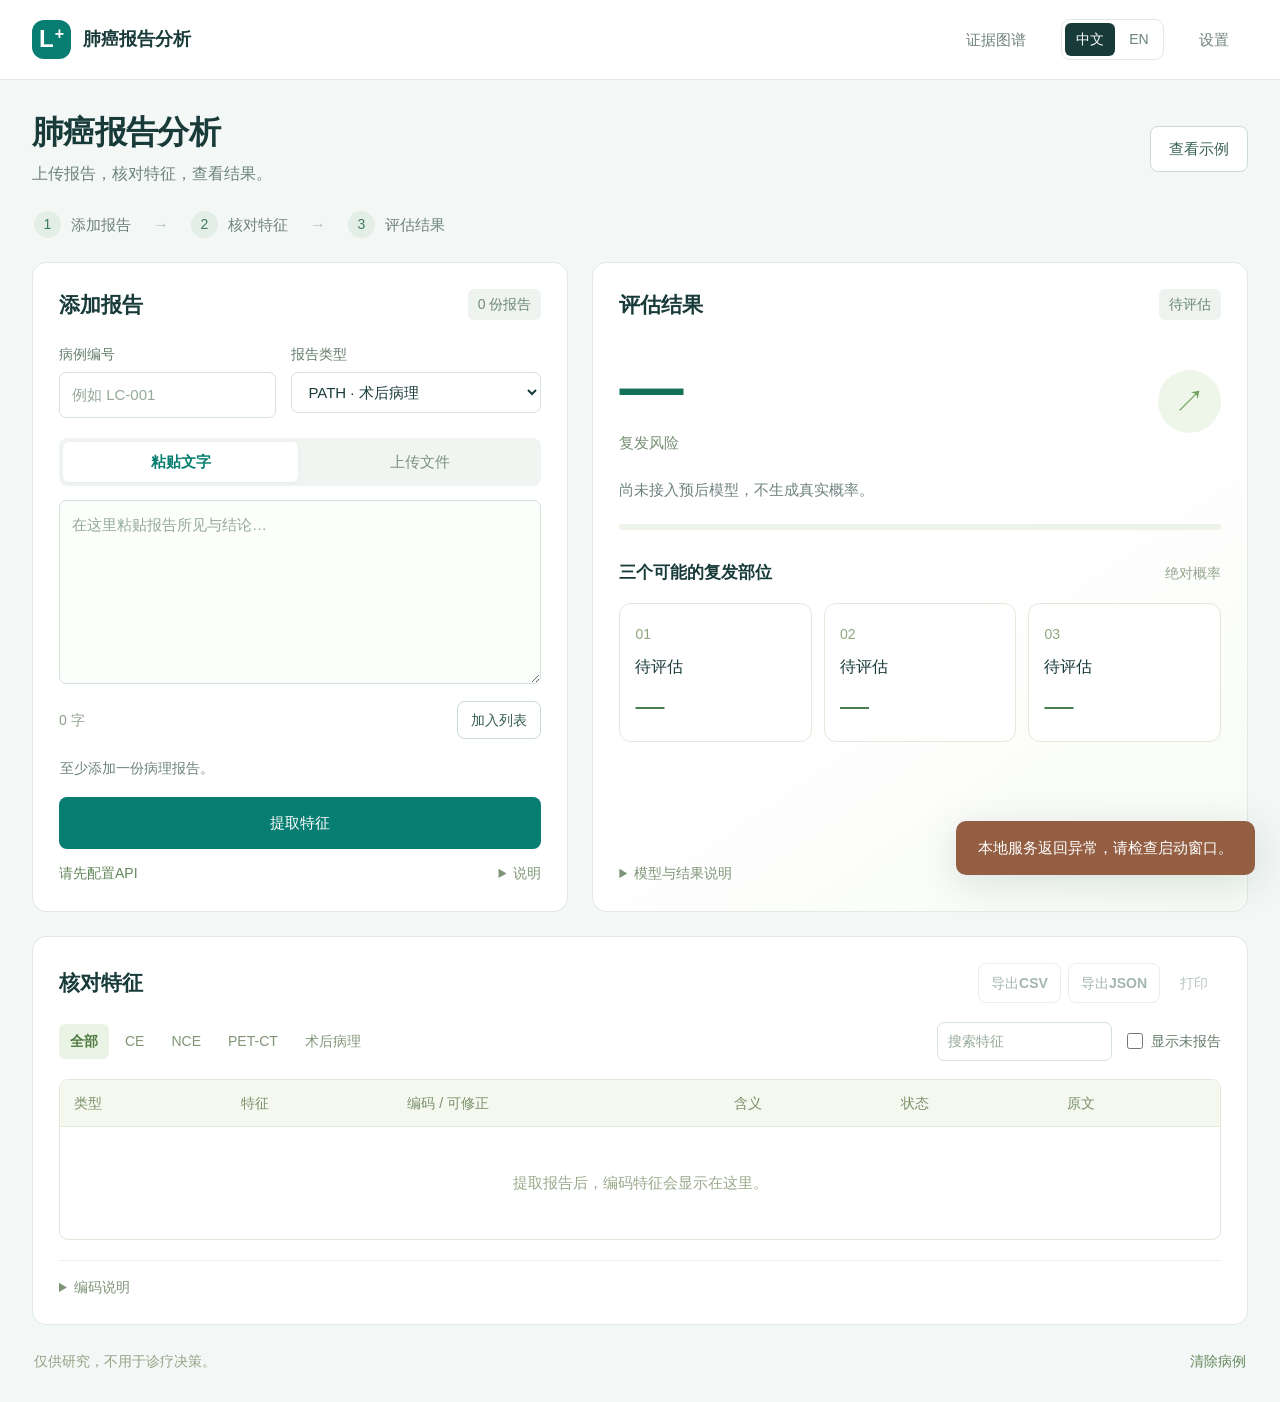
==== static/index.html @ f32dfcdf "Publish invitation-only lung cancer report research app" ====
<!doctype html>
<html lang="zh-CN"><head><meta charset="utf-8"><meta name="viewport" content="width=device-width,initial-scale=1"><title>肺癌报告分析</title><link rel="stylesheet" href="/static/style.css?v=20261002"><link rel="stylesheet" href="/static/knowledge.css?v=20261002"></head>
<body>
<header class="app-header"><a href="#" class="brand"><span class="brand-mark">L<span>+</span></span><span data-i18n="title">肺癌报告分析</span></a><div class="header-actions"><button id="logout-button" class="button ghost" hidden>退出</button><a id="knowledge-nav" class="button ghost" href="/knowledge" target="_blank" rel="noopener">证据图谱</a><div class="language-switch" aria-label="Language"><button id="lang-zh" lang="zh-CN">中文</button><button id="lang-en" lang="en">EN</button></div><button id="settings-top" class="button ghost" data-i18n="settings">设置</button></div></header>
<main>
<section class="page-heading"><div><h1 data-i18n="title">肺癌报告分析</h1><p data-i18n="tagline">上传报告，核对特征，查看结果。</p></div><button id="demo-button" class="button secondary" data-i18n="demo">查看示例</button></section>
<nav class="steps"><a href="#input-section"><span>1</span><b data-i18n="input">添加报告</b></a><i>→</i><a href="#features-section"><span>2</span><b data-i18n="features">核对特征</b></a><i>→</i><a href="#risk-section"><span>3</span><b data-i18n="result">评估结果</b></a></nav>
<div id="demo-banner" class="demo-banner hidden"><span data-i18n="demoNotice">虚构示例 · 概率为演示数字，不是患者预测</span><button id="exit-demo" data-i18n="exitDemo">退出示例</button></div>
<div class="work-grid">
<section class="panel input-panel" id="input-section"><div class="panel-title"><h2 data-i18n="input">添加报告</h2><span id="report-count" class="badge"></span></div>
<div class="input-row"><label><span data-i18n="case">病例编号</span><input id="case-label" maxlength="80" data-placeholder="casePlaceholder" placeholder="例如 LC-001"></label><label><span data-i18n="modality">报告类型</span><select id="modality"><option value="PATH">术后病理</option><option value="CE">增强CT</option><option value="NCE">平扫CT</option><option value="PET_CT">PET-CT</option></select></label></div>
<div class="input-tabs"><button id="text-tab" class="selected" data-i18n="textTab">粘贴文字</button><button id="file-tab" data-i18n="fileTab">上传文件</button></div>
<div id="text-input"><textarea id="report-text" rows="6" maxlength="60000" data-placeholder="textPlaceholder" placeholder="在这里粘贴报告所见与结论…"></textarea><div class="text-actions"><span id="char-count"></span><button class="button secondary" id="add-text" data-i18n="add">加入列表</button></div></div>
<div id="file-input" class="hidden"><label class="dropzone" id="dropzone" for="file-picker"><span class="upload-icon">↥</span><strong data-i18n="drop">拖入报告，或点击选择</strong><span data-i18n="formats">PDF、PNG、JPG、TXT · 单份≤10MB</span><input id="file-picker" type="file" accept=".pdf,.png,.jpg,.jpeg,.txt" multiple></label><details class="advanced"><summary data-i18n="advanced">上传选项</summary><label class="check"><input type="checkbox" id="force-ocr"><span data-i18n="forceOCR">PDF强制图片识别</span></label><p data-i18n="pdfLimit"></p></details></div>
<div id="report-list" class="report-list"></div><button class="button primary full" id="analyze-button" data-i18n="analyze">提取特征</button><div id="progress" class="progress hidden" role="status"><span class="spinner"></span><span id="progress-text"></span></div>
<div class="input-footer"><button id="provider-status" class="link-button"></button><details><summary data-i18n="help">说明</summary><p data-i18n="transfer"></p></details></div></section>
<section class="panel risk-panel" id="risk-section"><div class="panel-title"><h2 data-i18n="result">评估结果</h2><span id="risk-badge" class="badge"></span></div><div id="single-risk" class="risk-main"><div><div id="risk-percent" class="risk-number">—</div><div id="risk-horizon" class="risk-label"></div></div><div class="risk-icon" aria-hidden="true">↗</div></div><div id="multihorizon-risk" class="risk-years hidden"></div><p id="multi-origin" class="result-context hidden"></p><p id="risk-description" class="risk-description"></p><div id="risk-track" class="risk-track"><span id="risk-fill"></span></div><div class="sites-heading"><h3 id="sites-heading-title" data-i18n="sites">三个可能的复发部位</h3><span id="sites-units" data-i18n="absolute">绝对概率</span></div><div id="site-cards" class="site-cards"></div><p id="site-rank-note" class="muted hidden"></p><details class="result-details"><summary data-i18n="riskInfo">模型与结果说明</summary><p id="risk-note"></p><p id="risk-model"></p><p id="model-horizon"></p><div id="conditional-sites"></div><p id="validation-summary"></p><p id="risk-drivers"></p></details></section>
</div>
<section id="knowledge-case" class="panel hidden"></section>
<section id="report-review" class="panel report-review hidden" aria-live="polite"></section>
<section class="panel feature-panel" id="features-section"><div class="panel-title"><div><h2 data-i18n="features">核对特征</h2><p id="feature-summary" class="muted"></p></div><div class="button-group"><button id="export-csv" class="button secondary" disabled data-i18n="csv">导出CSV</button><button id="export-json" class="button secondary" disabled data-i18n="json">导出JSON</button><button id="print-button" class="button ghost" disabled data-i18n="print">打印</button></div></div>
<div class="feature-toolbar"><div id="modality-filters" class="filter-tabs"><button data-filter="ALL" class="selected" data-i18n="all">全部</button><button data-filter="CE">CE</button><button data-filter="NCE">NCE</button><button data-filter="PET_CT">PET-CT</button><button data-filter="PATH" data-i18n="PATH">术后病理</button></div><div class="table-tools"><input id="feature-search" data-placeholder="search" placeholder="搜索特征"><label class="check"><input id="show-missing" type="checkbox"><span data-i18n="showMissing">显示未报告</span></label></div></div>
<div class="table-scroll"><table><thead><tr><th data-i18n="columnType">类型</th><th data-i18n="columnFeature">特征</th><th data-i18n="columnValue">编码 / 可修正</th><th data-i18n="columnMeaning">含义</th><th data-i18n="columnState">状态</th><th data-i18n="columnSource">原文</th></tr></thead><tbody id="feature-body"></tbody></table></div>
<div id="review-footer" class="review-footer hidden"><div><label class="check"><input id="review-confirmed" type="checkbox"><span data-i18n="reviewConfirm">已对照原文核对特征</span></label><p id="automatic-model" class="automatic-model"></p><p id="model-selection-note" class="muted"></p><label id="scope-label" class="check"><input id="scope-confirmed" type="checkbox"><span data-i18n="scopeConfirm">符合模型适用人群</span></label><details class="compact-details"><summary data-i18n="scope">适用范围</summary><p id="scope-description" class="muted"></p></details></div><button id="predict-button" class="button primary" disabled data-i18n="predict">保存并评估</button></div>
<div class="feature-details"><details><summary data-i18n="legendTitle">编码说明</summary><p data-i18n="legend"></p></details><details id="source-details"><summary data-i18n="reportsTitle">报告原文</summary><div id="routing-list"></div></details></div></section>
<footer><span data-i18n="footer">仅供研究，不用于诊疗决策。</span><button id="clear-all" class="link-button" data-i18n="clear">清除病例</button></footer></main>
<dialog id="settings-dialog"><form id="settings-form"><div class="modal-head"><h2 data-i18n="settingsTitle">接口设置</h2><button type="button" class="icon-button" data-close="settings-dialog">×</button></div><fieldset id="provider-fields"><legend data-i18n="unifiedProvider">DeepSeek · 文字与图片</legend><label><span data-i18n="baseURL">接口地址</span><input name="base_url" type="url" required maxlength="2048" placeholder="https://api.deepseek.com"></label><label><span data-i18n="modelName">模型名</span><input name="model" required maxlength="200" placeholder="deepseek-flash"></label><label><span data-i18n="apiKey">API密钥</span><input name="api_key" type="password" autocomplete="off" maxlength="4096" data-placeholder="keepKey"></label></fieldset><div class="capability-actions"><button type="button" id="test-provider" class="button secondary" data-i18n="testCapability">测试连接与能力</button><span id="capability-summary" role="status" aria-live="polite"></span></div><div id="capability-results" class="capability-results hidden" aria-live="polite"></div><p class="muted" data-i18n="probeNote"></p><details class="compact-details"><summary data-i18n="help">说明</summary><p data-i18n="settingsNote"></p></details><details><summary data-i18n="riskInfo"></summary><p id="model-details"></p></details><div class="modal-actions"><button type="button" class="button secondary" data-close="settings-dialog" data-i18n="cancel">取消</button><button type="submit" class="button primary" data-i18n="save">保存设置</button></div></form></dialog>
<dialog id="evidence-dialog"><div class="modal-head"><h2 id="evidence-title"></h2><button class="icon-button" data-close="evidence-dialog">×</button></div><div id="evidence-content"></div></dialog>
<div id="toast" class="toast hidden" role="alert"></div><script src="/static/session.js?v=20261002"></script><script src="/static/i18n.js?v=20261002"></script><script src="/static/graph-renderer.js?v=20261002"></script><script src="/static/knowledge-case.js?v=20261002"></script><script src="/static/app.js?v=20261002"></script></body></html>
---- static/style.css ----
:root{--ink:#183b39;--muted:#6d827f;--teal:#087d71;--line:#e1eae6;--bg:#f3f7f5;--soft:#edf6f1;--amber:#92631a}*{box-sizing:border-box}html{scroll-behavior:smooth;scroll-padding-top:24px}body{margin:0;background:var(--bg);color:var(--ink);font:16px/1.6 -apple-system,BlinkMacSystemFont,"Segoe UI","Microsoft YaHei",sans-serif}button,input,textarea,select{font:inherit}button{cursor:pointer}button:disabled{opacity:.45;cursor:not-allowed}a{color:inherit;text-decoration:none}:focus-visible{outline:3px solid #86c3b5;outline-offset:3px}.hidden{display:none!important}.app-header{height:80px;padding:0 max(32px,calc((100vw - 1240px)/2));background:#fff;border-bottom:1px solid var(--line);display:flex;justify-content:space-between;align-items:center;gap:20px}.brand{display:flex;gap:12px;align-items:center;font-weight:650;font-size:18px}.brand-mark{display:flex;align-items:center;justify-content:center;width:39px;height:39px;background:var(--teal);color:#fff;border-radius:12px;font-size:24px;font-weight:600}.brand-mark span{font-size:16px;margin-left:1px;align-self:flex-start;line-height:1.7}.header-actions{display:flex;gap:16px;align-items:center}.language-switch{display:flex;border:1px solid var(--line);padding:3px;border-radius:9px;gap:3px}.language-switch button{border:0;background:transparent;border-radius:6px;color:var(--muted);padding:5px 11px;font-size:14px;min-width:42px}.language-switch button.selected{background:var(--ink);color:#fff}main{max-width:1240px;padding:0 0 20px;margin:0 auto}.page-heading{display:flex;justify-content:space-between;align-items:center;margin:32px 0 25px;gap:20px}h1{font-size:32px;font-weight:650;letter-spacing:-.7px;margin:0 0 7px;line-height:1.3}.page-heading p{margin:0;color:var(--muted);font-size:16px}h2{font-size:21px;font-weight:650;margin:0;line-height:1.4}h3{font-size:17px;font-weight:600;margin:0}.button{border:1px solid transparent;padding:10px 18px;border-radius:8px;font-size:15px;font-weight:550;transition:background .15s,border-color .15s;white-space:nowrap}.primary{background:var(--teal);color:white}.primary:hover:not(:disabled){background:#05695f}.secondary{background:white;border-color:#ccdcd4;color:#365f55}.secondary:hover:not(:disabled){background:#f2f8f4;border-color:#83afa0}.ghost{background:transparent;color:var(--muted)}.ghost:hover{background:#eaf2ed}.full{width:100%;padding:13px}.steps{display:flex;align-items:center;gap:22px;margin-bottom:24px;padding:0 2px;color:var(--muted)}.steps a{display:flex;gap:10px;align-items:center}.steps span{display:grid;place-items:center;width:27px;height:27px;background:#e3eee7;border-radius:50%;font-size:14px;color:#437960}.steps b{font-size:15px;font-weight:500}.steps i{font-style:normal;color:#afc3b7}.demo-banner{display:flex;align-items:center;justify-content:space-between;gap:16px;background:#fff2d9;border:1px solid #ecd4a4;color:#896022;padding:12px 18px;border-radius:9px;font-size:15px;margin-bottom:22px}.demo-banner button{border:0;background:none;color:inherit;text-decoration:underline;white-space:nowrap}.work-grid{display:grid;grid-template-columns:minmax(360px,.9fr) minmax(440px,1.1fr);gap:24px;align-items:stretch}.panel{background:#fff;border:1px solid var(--line);border-radius:14px;padding:26px}.panel-title{display:flex;justify-content:space-between;align-items:center;gap:16px;margin-bottom:23px}.badge{font-size:14px;padding:4px 10px;border-radius:6px;background:#eef3ef;color:#6d8975;white-space:nowrap}.badge.amber{background:#fff0d6;color:var(--amber)}.badge.green{background:#e1f3e8;color:#217f57}.input-row{display:grid;grid-template-columns:1fr 1.15fr;gap:15px;margin-bottom:20px}label>span{display:block;font-size:14px;margin-bottom:7px;color:#657e6d}input,select,textarea{border:1px solid #d5e2d8;border-radius:7px;padding:10px 12px;color:var(--ink);background:#fff;font-size:15px;max-width:100%}input::placeholder,textarea::placeholder{color:#93a999}label>input,label>select{width:100%}.input-tabs{display:flex;border-radius:8px;background:#f0f5f1;padding:4px;gap:4px;margin-bottom:14px}.input-tabs button{background:none;color:#7a927d;border:0;padding:8px 14px;border-radius:6px;flex:1;font-size:15px}.input-tabs button.selected{background:#fff;color:var(--teal);box-shadow:0 1px 5px #183b390b;font-weight:600}textarea{width:100%;resize:vertical;min-height:171px;line-height:1.8;background:#fcfefb}.text-actions{display:flex;justify-content:space-between;align-items:center;margin:9px 0 0;gap:15px}.text-actions>span{color:#8c9f8a;font-size:14px}.text-actions button{padding:7px 13px;font-size:14px}.report-list{display:grid;gap:8px;margin:18px 0}.empty-list{color:var(--muted);font-size:14px;margin:0 0 0 1px}.report-item{display:flex;align-items:center;gap:10px;background:#f7faf5;border:1px solid #e3ebde;padding:10px 12px;border-radius:8px}.report-item>div{flex:1;min-width:0}.report-item strong{font-size:14px;font-weight:500;display:block;white-space:nowrap;overflow:hidden;text-overflow:ellipsis;max-width:270px}.mod-tag{font-size:13px;background:#eaf3e6;color:#568146;padding:3px 7px;border-radius:5px;display:inline-block;white-space:nowrap}.mod-tag.PATH{background:#f6eee0;color:#926f35}.mod-tag.PET_CT{background:#eeedf7;color:#757099}.remove-report,.icon-button{border:0;background:none;font-size:24px;line-height:1;color:#8ca381;padding:5px}.input-footer{display:flex;align-items:flex-start;justify-content:space-between;gap:14px;margin-top:13px;font-size:14px}.link-button{border:0;background:none;padding:0;color:#63885b;font-size:14px}.input-footer>details{text-align:right;max-width:65%}.input-footer details p{text-align:left;font-size:14px}.dropzone{display:flex;flex-direction:column;align-items:center;justify-content:center;min-height:200px;border:1px dashed #a5c6b1;border-radius:9px;background:#f8fcf6;cursor:pointer;text-align:center;gap:10px;padding:20px 10px}.dropzone.drag{background:#e6f4e8;border-color:var(--teal)}.dropzone .upload-icon{font-size:32px;color:#719762;margin:0;line-height:1}.dropzone strong{font-size:16px;font-weight:550}.dropzone>span:last-of-type{font-size:14px;color:#94a28a;margin:0}.dropzone input{display:none}details summary{cursor:pointer;color:#7d9476;font-size:14px;list-style-position:inside}details>p{color:var(--muted);font-size:14px;margin:11px 0;line-height:1.8}.advanced{margin-top:12px}.risk-panel{display:flex;flex-direction:column;background:linear-gradient(145deg,#fff 50%,#f7fbf5)}.risk-main{display:flex;align-items:center;justify-content:space-between;gap:18px;margin:6px 0 12px}.risk-number{font-size:64px;letter-spacing:-2px;font-weight:600;line-height:1.2;color:#117058}.risk-label{font-size:15px;color:#779074;margin-top:6px}.risk-icon{width:63px;height:63px;border-radius:50%;background:#edf6e9;display:grid;place-items:center;font-size:31px;color:#749e60}.risk-description{font-size:15px;color:var(--muted);margin:12px 0 21px;min-height:24px}.risk-track{height:6px;background:#edf3e8;overflow:hidden;border-radius:20px;margin:0 0 29px}.risk-track span{display:block;height:100%;width:0;background:#54a479;border-radius:20px;transition:width .3s}.sites-heading{display:flex;justify-content:space-between;gap:15px;align-items:center;margin-bottom:16px}.sites-heading>span{font-size:14px;color:#95a48b}.site-cards{display:grid;grid-template-columns:repeat(3,1fr);gap:12px}.site-card{padding:17px 15px;background:white;border:1px solid #e1eadb;border-radius:10px}.rank{font-size:14px;color:#91a57f}.site-name{font-size:16px;font-weight:550;margin:8px 0 9px}.site-percent{font-size:29px;letter-spacing:-.7px;line-height:1.2;color:#467e50}.result-details{margin-top:auto;padding-top:23px}.result-details p{margin:8px 0}.feature-panel{margin-top:24px}.feature-panel .panel-title{margin-bottom:18px}.muted{color:var(--muted);font-size:14px;margin:7px 0 0;line-height:1.8}.button-group{display:flex;gap:7px}.button-group .button{font-size:14px;padding:8px 12px}.feature-toolbar{display:flex;align-items:center;justify-content:space-between;gap:18px;margin-bottom:17px}.filter-tabs{display:flex;gap:5px}.filter-tabs button{border:0;background:none;border-radius:6px;font-size:14px;padding:6px 11px;color:#819576}.filter-tabs button.selected{background:#eaf4e5;color:#507b40;font-weight:600}.table-tools{display:flex;align-items:center;gap:15px}#feature-search{width:175px;font-size:14px;padding:7px 10px}.check{display:flex;align-items:center;gap:8px;font-size:14px;color:#70866a;margin:9px 0}.check input{accent-color:var(--teal);width:16px;height:16px;flex-shrink:0;margin:0}.check>span{margin:0;font-size:14px}.table-scroll{max-height:480px;overflow:auto;border:1px solid #e2e9db;border-radius:9px}table{width:100%;border-collapse:collapse;font-size:14px;white-space:nowrap}thead{position:sticky;top:0;z-index:1;background:#f4f8ef}th{text-align:left;padding:12px 14px;font-size:14px;font-weight:500;color:#7b906b;border-bottom:1px solid #e4ebdc}td{padding:12px 14px;border-bottom:1px solid #edf1e7;color:#516a42}tbody tr:last-child td{border:0}td input,td select{font-size:14px;padding:6px 8px;width:180px;max-width:220px}td input{width:100px}.status-tag{font-size:13px;border-radius:4px;background:#eef4e8;color:#7d9868;padding:4px 7px}.status-tag.uncertain,.status-tag.conflict{background:#fff2dc;color:#ab8847}.status-tag.missing{background:#f2f4ed;color:#9ba48c}.evidence-button{border:0;background:none;color:var(--teal);font-size:14px;padding:3px}.table-empty{text-align:center;white-space:normal;padding:44px 16px;color:#9aa98b;font-size:15px}.review-footer{display:flex;align-items:center;justify-content:space-between;gap:25px;margin-top:20px}.review-footer>div{max-width:80%}.feature-details{display:flex;gap:25px;border-top:1px solid #edf1e7;margin-top:20px;padding-top:15px}.feature-details>details{flex:1}.route-row{display:flex;gap:12px;align-items:center;padding:10px 0;font-size:14px}.route-row strong{font-weight:500;flex:1;overflow-wrap:anywhere}.route-row button{border:0;background:none;color:var(--teal);font-size:14px}footer{display:flex;justify-content:space-between;align-items:center;padding:25px 2px 9px;color:#93a286;font-size:14px;gap:20px}.progress{display:flex;align-items:center;gap:9px;font-size:14px;color:#6a9563;margin-top:14px}.spinner{width:15px;height:15px;border:2px solid #dcead1;border-top-color:var(--teal);border-radius:50%;animation:spin 1s linear infinite}@keyframes spin{to{transform:rotate(360deg)}}dialog{border:1px solid var(--line);border-radius:14px;padding:28px;max-width:650px;width:calc(100% - 30px);max-height:88vh;color:var(--ink);box-shadow:0 20px 100px #183b392b}dialog::backdrop{background:#10372c66;backdrop-filter:blur(4px)}.modal-head{display:flex;align-items:center;justify-content:space-between;gap:20px;margin-bottom:20px}.modal-head h2{font-size:23px}fieldset{border:1px solid var(--line);border-radius:10px;margin:17px 0;padding:15px 18px}legend{font-size:16px;font-weight:550;padding:0 8px}fieldset label{display:block;margin:10px 0}fieldset label>span{margin-bottom:5px}.modal-actions{display:flex;justify-content:flex-end;gap:10px;margin-top:22px}.evidence-block{background:#f2f8ec;padding:17px;border-left:3px solid #83ab69;border-radius:4px;font-size:16px;white-space:pre-wrap;overflow-wrap:anywhere;max-height:250px;overflow:auto}.source-text{font:15px/1.8 inherit;white-space:pre-wrap;overflow-wrap:anywhere;max-height:400px;overflow:auto;background:#fafcf7;border:1px solid var(--line);padding:16px;border-radius:6px}.code-detail{display:grid;gap:5px;font-size:14px;padding:10px 0;color:var(--muted)}.toast{position:fixed;right:25px;bottom:25px;z-index:20;padding:15px 22px;background:#254f3d;color:#fff;border-radius:10px;max-width:460px;font-size:15px;box-shadow:0 8px 40px #183b3925}.toast.error{background:#945e43}@media(max-width:1300px){main{margin:0 32px}.app-header{padding:0 32px}}@media(max-width:1050px){.work-grid{grid-template-columns:1fr 1fr;gap:18px}.panel{padding:22px}.site-cards{gap:8px}.site-card{padding:14px 11px}.site-name{font-size:15px}.site-percent{font-size:26px}.sites-heading{flex-wrap:wrap;gap:5px}.feature-toolbar{flex-wrap:wrap}}@media(max-width:800px){.app-header{padding:0 20px;height:72px}main{margin:0 20px}.work-grid{grid-template-columns:1fr}.page-heading{margin-top:25px}h1{font-size:27px}.panel{padding:22px}.risk-main{margin:0}.result-details{padding-top:21px}.header-actions{gap:8px}.brand{font-size:16px}.review-footer{align-items:start;flex-direction:column}.review-footer>div{max-width:100%}.review-footer>button{width:100%}.feature-panel .panel-title{flex-wrap:wrap}.risk-panel{min-height:420px}.site-card{padding:18px}.steps{gap:14px}.steps b{font-size:14px}.steps a{gap:7px}.steps span{width:25px;height:25px}}@media(max-width:500px){.app-header{padding:0 14px;gap:8px}.brand{gap:7px;font-size:14px}.brand-mark{width:31px;height:34px;font-size:20px}.header-actions{gap:4px}.header-actions .button{font-size:14px;padding:7px}.language-switch button{padding:4px 7px;min-width:31px;font-size:13px}main{margin:0 13px}.page-heading{align-items:start;gap:10px}h1{font-size:25px}.page-heading p{font-size:15px;max-width:235px}.page-heading>.button{font-size:14px;padding:8px 11px}.steps{gap:10px;justify-content:space-between}.steps i{display:none}.steps a{gap:6px}.steps b{font-size:13px}.panel{padding:18px}.input-row{gap:10px;grid-template-columns:1fr 1.1fr}.input-row input,.input-row select{padding:9px 8px;font-size:14px}.site-cards{gap:8px}.site-card{padding:13px 10px}.site-name{font-size:14px}.risk-number{font-size:56px}.feature-toolbar{gap:12px}.filter-tabs{gap:2px;flex-wrap:wrap}.filter-tabs button{padding:6px 9px}.table-tools{width:100%;gap:10px;flex-wrap:wrap}.table-tools #feature-search{flex:1;min-width:125px}.check{font-size:14px}.feature-details{flex-direction:column;gap:14px}.demo-banner{align-items:start;font-size:14px;padding:11px 14px}.demo-banner span{flex:1}.demo-banner button{font-size:14px}.toast{right:15px;left:15px;bottom:15px}.button-group{flex-wrap:wrap}.button-group .button{padding:7px 10px}footer{font-size:13px;align-items:start}html[lang=en] .brand>span:last-child{max-width:105px;font-size:13px;line-height:1.2}html[lang=en] .steps b{font-size:12px}}@media print{.app-header,.page-heading,.steps,.input-panel,.feature-toolbar,.review-footer,.button-group,footer,.feature-details,.toast,dialog{display:none!important}main{margin:0}.work-grid{display:block}.panel{box-shadow:none;break-inside:avoid;margin-bottom:20px}.feature-panel{break-inside:auto}.table-scroll{max-height:none;overflow:visible}table{font-size:12px}.demo-banner{border:2px solid #bb8a33}.demo-banner button{display:none}.risk-track span{print-color-adjust:exact;-webkit-print-color-adjust:exact}td input,td select{border:0;font-size:12px;width:150px}td{padding:8px}}

.automatic-model{font-size:15px;color:var(--teal);margin:10px 0} .site-unavailable {grid-column:1/-1;font-size:16px;padding:16px 0;}

/* Shared provider settings and capability results */
.capability-actions{display:flex;align-items:center;gap:16px;flex-wrap:wrap;margin-top:18px}
#capability-summary{font-size:15px;color:var(--teal)}
.capability-results{margin-top:14px;border:1px solid var(--line);border-radius:9px;padding:0 16px;background:#fafcf9}
.capability-row{display:grid;grid-template-columns:125px 1fr;gap:12px;align-items:start;padding:13px 0;border-bottom:1px solid var(--line);font-size:15px}
.capability-row:last-child{border-bottom:0}.capability-row strong{font-weight:550}
.capability-state{display:inline-block;font-weight:600;color:#217f57}.capability-state.failed{color:#945e43}.capability-state.skipped{color:#6b776d}
.capability-detail{display:block;color:var(--muted);font-size:14px;line-height:1.6;margin-top:3px;overflow-wrap:anywhere}
@media(max-width:500px){.capability-row{grid-template-columns:95px 1fr}#settings-dialog{padding:20px}#provider-fields{padding:12px}}

.risk-years{display:grid;grid-template-columns:repeat(3,minmax(0,1fr));gap:12px;margin:5px 0 12px}.year-card{border:1px solid var(--line);border-radius:10px;padding:18px 12px;background:#f7fbf8}.year-card>span{display:block;color:var(--muted);font-size:15px}.year-card>strong{display:block;font-size:35px;font-weight:600;color:var(--teal);margin-top:8px;letter-spacing:-1px}.year-card>small{display:block;font-size:13px;line-height:1.5;color:var(--muted);margin-top:6px}#site-rank-note{margin-top:14px}#multi-origin{font-size:14px}@media(max-width:500px){.risk-years{gap:7px}.year-card{padding:14px 9px}.year-card>strong{font-size:29px}.year-card>span{font-size:14px}}

.report-review{margin:20px 0;padding:24px}.report-review p{line-height:1.65}.review-scope{border-left:3px solid #b88736;padding-left:14px}.review-highlights{display:flex;flex-wrap:wrap;gap:8px;margin-top:12px}.report-review details{margin-top:12px}

/* Reading-first layout: concise outcomes, detail on demand. */
.result-context{font-size:14px;color:var(--muted);margin:12px 0}.risk-description{font-size:15px;line-height:1.5}.risk-years .year-card{border-radius:14px;padding:23px 16px}.risk-years .year-card>strong{font-size:39px}.site-card{border-radius:12px}.review-metrics{display:flex;gap:50px;margin:16px 0 22px}.review-metrics>div{min-width:150px}.review-metrics strong{font-size:26px;display:block;color:var(--teal)}.review-metrics span{font-size:14px;color:var(--muted)}.review-meter{height:5px;background:#e4ece8;border-radius:5px;margin-top:10px}.review-meter i{display:block;height:100%;background:#78a89d;border-radius:5px}.review-alert{padding:12px 16px;background:#fff3e6;border-left:3px solid #c39c66;border-radius:6px}.review-highlights .button{font-size:14px;padding:10px 13px}.result-details summary,.feature-details summary,.review-footer summary{font-size:14px}.review-footer .compact-details{padding-top:10px;margin-top:10px}.feature-panel .panel-title p:empty{display:none}#settings-dialog .compact-details{font-size:14px}#settings-dialog p{line-height:1.6}#risk-section .sites-heading span:empty{display:none}@media(max-width:600px){.review-metrics{gap:22px}.review-metrics>div{min-width:0}.risk-years .year-card{padding:16px 9px}.risk-years .year-card>strong{font-size:30px}}
---- static/knowledge.css ----
.kg-main{max-width:1540px}.kg-eyebrow{font-size:12px;font-weight:700;letter-spacing:.12em;color:#577e85;margin-bottom:10px}.kg-stats{display:grid;grid-template-columns:repeat(4,1fr);gap:16px;margin-bottom:26px}.kg-stat{background:#edf4f4;border:1px solid #dbe8e8;border-radius:16px;padding:18px 24px}.kg-stat strong{font-size:29px;display:block;letter-spacing:-.04em;color:#183f48}.kg-stat span{font-size:14px;color:#537079}.kg-layout{display:grid;grid-template-columns:270px minmax(0,1fr);gap:22px;align-items:start}.kg-sidebar{position:sticky;top:20px;padding:20px}.kg-sidebar>label{display:block;font-weight:600;margin-bottom:12px}.kg-sidebar input{width:100%}.kg-input-row{display:flex;gap:7px;margin:12px 0}.kg-input-row select{min-width:0;width:50%;font-size:13px}.kg-nodes{max-height:650px;overflow:auto;margin:0 -8px}.kg-node{display:block;text-align:left;width:100%;background:transparent;border:0;border-radius:9px;padding:12px;cursor:pointer;color:#354a52}.kg-node:hover{background:#eef4f5}.kg-node.selected{background:#dceced;color:#155261;font-weight:600}.kg-node span{display:block;font-size:11px;letter-spacing:.06em;opacity:.7;margin-bottom:4px}.kg-work{min-width:0;display:grid;gap:20px}.kg-focus h2{font-size:25px}.kg-priorities{display:flex;gap:12px;flex-wrap:wrap}.kg-priority{flex:1;background:#f3f6f8;border-radius:12px;padding:16px;min-width:150px}.kg-priority strong{font-size:25px;display:block;color:#284f63;margin:5px 0}.kg-priority small{font-size:12px;color:#71818a}.kg-dictionary{margin-top:18px}.kg-focus p{line-height:1.7}.kg-filters{display:flex;gap:10px;flex-wrap:wrap;align-items:center}.kg-filters select{max-width:245px}.kg-filters .check{font-size:13px}.kg-network-scroll{overflow-x:auto}.kg-network-scroll svg{display:block;width:100%;min-width:650px;margin-top:14px}.kg-network-scroll .kg-link{cursor:pointer}.kg-network-scroll .kg-link:hover path{stroke:#132f3d;stroke-width:3}.kg-network-scroll text{font-family:Arial,"Microsoft YaHei",sans-serif;pointer-events:none}.kg-detail{scroll-margin-top:20px}.kg-detail h2{font-size:20px;margin-bottom:16px}.kg-evidence-grid{display:grid;grid-template-columns:repeat(3,1fr);gap:12px}.kg-evidence-grid div{background:#f4f6f8;padding:16px;border-radius:10px}.kg-evidence-grid strong{display:block;font-size:20px;margin-top:6px}.kg-detail pre{white-space:pre-wrap;overflow-wrap:anywhere;max-height:350px;overflow:auto;font-size:12px;line-height:1.6}.kg-table-button{border:0;background:none;color:#196274;text-align:left;padding:4px;cursor:pointer;font:inherit}.kg-table-button:hover{text-decoration:underline}.kg-table-button[aria-selected=true]{font-weight:700}.kg-pill{display:inline-block;border-radius:99px;padding:3px 9px;background:#e6f2ee;color:#306952}.kg-pill.off{background:#f0f1f3;color:#66727c}.kg-methods{margin-top:24px}.kg-methods summary{font-weight:600;font-size:16px;cursor:pointer}.kg-methods p,.kg-methods li{line-height:1.8}.kg-small-list{display:flex;flex-wrap:wrap;gap:8px;margin:16px 0}.kg-case-grid{display:grid;grid-template-columns:repeat(4,1fr);gap:14px}.kg-case-grid h3{font-size:15px}.kg-case-grid button{display:block;margin:8px 0;text-align:left}.kg-quiet{color:#637780;font-size:14px}.kg-detail-row{margin:16px 0;line-height:1.8}.kg-code{font-family:monospace;overflow-wrap:anywhere}.kg-priority-track{height:4px;background:#dfe7ec;border-radius:10px;margin:9px 0}.kg-priority-track i{display:block;height:100%;background:#447d92;border-radius:10px}.kg-table-sub{display:block;font-size:12px;color:#72818b;margin-top:3px}
@media(max-width:1000px){.kg-layout{grid-template-columns:220px minmax(0,1fr)}.kg-evidence-grid{grid-template-columns:repeat(2,1fr)}.kg-stats{gap:8px}.kg-stat{padding:14px}.kg-case-grid{grid-template-columns:repeat(2,1fr)}}@media(max-width:750px){.kg-layout{grid-template-columns:1fr}.kg-sidebar{position:static}.kg-nodes{max-height:200px}.kg-stats{grid-template-columns:repeat(2,1fr)}.kg-priorities{display:grid;grid-template-columns:1fr}.kg-case-grid{grid-template-columns:1fr}.kg-focus .panel-title{display:block}.kg-selected-code{font-size:10px}}@media print{.kg-sidebar,.header-actions,.kg-filters,#kg-export,#kg-more{display:none}.kg-layout{display:block}.kg-detail,.kg-focus{break-inside:avoid}.kg-nodes{max-height:none}}

.kg-main{width:calc(100% - 64px);margin:0 auto}.kg-work{grid-template-columns:minmax(0,1fr)}.kg-work>.panel{min-width:0}.kg-network-scroll{max-width:100%}.kg-focus .badge{overflow-wrap:anywhere;white-space:normal} @media(max-width:750px){.kg-main{width:calc(100% - 26px);margin:0 auto}.kg-layout{grid-template-columns:minmax(0,1fr)}.kg-evidence-grid{grid-template-columns:minmax(0,1fr)}}

.kg-path-row{display:flex;flex-wrap:wrap;align-items:center;gap:12px;padding:16px 0;border-bottom:1px solid #e5ecef;font-size:14px}.kg-path-row>b{max-width:240px}.kg-path-row>span{color:#9babb5}

.kg-view-tabs{display:flex;gap:8px;margin:0 0 22px;border-bottom:1px solid #dbe5e9;padding-bottom:12px;flex-wrap:wrap}.kg-view-tabs button{border:0;border-radius:10px;background:transparent;padding:12px 20px;font-size:15px;font-weight:600;color:#587080;cursor:pointer}.kg-view-tabs button.selected{background:#dcecee;color:#1d5365}.kg-graph-scroll{overflow:hidden;border:1px solid #e2ebef;border-radius:16px;margin-top:20px}.kg-graph-scroll svg{display:block;width:100%;min-height:360px;touch-action:none}.kg-inspect{min-height:70px;background:#f3f7f8;border-radius:12px;padding:18px;margin-top:18px;display:flex;align-items:center;justify-content:space-between;gap:18px}.kg-inspect h3{font-size:19px;margin:5px 0}.kg-inspect p{margin:5px 0}.kg-report-coverage{display:grid;grid-template-columns:repeat(4,minmax(0,1fr));gap:16px;margin-top:24px}.kg-coverage-card,.kg-rank-card{padding:20px;border-radius:12px;background:#f6f8fa;border-top:3px solid #769baa}.kg-coverage-card>strong{display:block;font-size:30px;margin:8px 0;color:#27495d}.kg-coverage-card>strong span{font-size:17px;color:#94a4ae}.kg-coverage-card p{font-size:13px;color:#647987}.kg-coverage-card small{font-size:12px;color:#718894}.kg-weight-control{display:flex;gap:20px;align-items:center;padding:20px;background:#edf4f5;border-radius:12px}.kg-weight-control input{flex:1;max-width:400px;accent-color:#397f97}.kg-map-scroll{overflow:auto}.kg-map-scroll svg{display:block;width:100%;min-width:650px}.kg-rank-card button{width:100%;display:flex;gap:10px;justify-content:space-between;text-align:left;padding:12px 0;font-size:13px;line-height:1.5;background:none;border:0;border-bottom:1px solid #e2e9ec;color:#3d5665;cursor:pointer}.kg-rank-card button b{white-space:nowrap;font-weight:500}.kg-matrix-scroll{overflow:auto;max-height:760px;border:1px solid #e1e9ed;border-radius:12px;margin:20px 0}.kg-matrix-scroll svg{display:block}.kg-case-network{background:#fcfdfd;border:1px solid #e1e9ed;border-radius:12px;overflow:hidden;margin:20px 0}.kg-case-network svg{display:block;width:100%;touch-action:none}.kg-review-agenda{display:flex;gap:10px;flex-wrap:wrap}.kg-review-agenda button{border:1px solid #dce4e9;border-radius:10px;padding:10px 14px;background:#f8fafb;color:#5e7483;font-size:13px;cursor:pointer}.kg-case-status{font-size:12px;color:#8194a0;margin-left:6px}
@media(max-width:900px){.kg-report-coverage{grid-template-columns:repeat(2,minmax(0,1fr))}}@media(max-width:750px){.kg-weight-control{flex-wrap:wrap;gap:10px}.kg-weight-control input{min-width:140px}.kg-inspect{display:block}.kg-view-tabs button{padding:10px 12px;font-size:13px}.kg-graph-scroll svg{min-width:700px}.kg-graph-scroll{overflow:auto}.kg-overview-view .button-group{flex-wrap:wrap}.kg-report-coverage{gap:8px}.kg-coverage-card,.kg-rank-card{padding:14px}.kg-case-network{overflow:auto}.kg-case-network svg{min-width:650px}}

/* Compact default views; technical detail remains on demand. */
.kg-main{max-width:1440px}.kg-main .page-heading{margin-bottom:26px}.kg-main .page-heading h1{font-size:30px}
.kg-main .page-heading p{font-size:15px}.kg-main .kg-eyebrow:empty,.kg-inspect:empty{display:none}
.kg-main #kg-overview-sub{display:none}.kg-main .kg-stats{margin-bottom:24px}.kg-main .kg-stat{padding:16px 20px}
.kg-main .kg-stat strong{font-size:27px}.kg-main .kg-stat span{font-size:14px}.kg-graph-scroll{margin-top:12px}
#kg-global-note{display:flex;gap:18px;flex-wrap:wrap;align-items:center;margin:16px 0 0;font-size:14px}
#kg-global-note span+span:before{content:'·';margin-right:18px;color:#b3c0c7}
.compact-details{border-top:1px solid #e3ebee;padding-top:16px;margin-top:18px;color:#5b7282}
.compact-details summary{font-size:14px;cursor:pointer}.compact-details p{line-height:1.7}
.kg-inspect{min-height:0;font-size:14px}.kg-inspect h3{font-size:19px}.kg-inspect .weight-metrics{display:flex;gap:20px}
.weight-metrics span{display:flex;flex-direction:column;gap:5px;font-size:13px;color:#627c8b}.weight-metrics b{font-size:21px;color:#294d60}
.evidence-summary{display:flex;gap:36px;margin:22px 0 8px}.evidence-summary div{display:flex;align-items:baseline;gap:9px}.evidence-summary strong{font-size:23px;color:#25495e;font-weight:600}.evidence-summary span{font-size:14px;color:#6c8390}
.kg-filters select{min-height:42px;font-size:15px;min-width:140px}.kg-matrix-scroll{max-height:750px;margin:16px 0}.kg-matrix-scroll svg{max-width:none;margin-inline:auto}
.matrix-legend{display:flex;align-items:center;gap:10px;flex-wrap:wrap;color:#667d8b;font-size:13px;margin-top:14px}.effect-gradient{width:120px;height:10px;border-radius:4px;background:linear-gradient(90deg,#edf3f5,#397f97)}.effect-gradient.signed{background:linear-gradient(90deg,#b87860,#edf3f5,#397f97)}.legend-divider{width:1px;height:16px;background:#dce5e9;margin:0 10px}.legend-square{width:16px;height:16px;display:inline-block;border-radius:3px}.legend-square.faint{background:#dde8ed}.legend-square.missing{background:repeating-linear-gradient(135deg,#eff3f5,#eff3f5 3px,#dce5e9 3px,#dce5e9 4px)}.matrix-action-hint{margin-left:auto}
.kg-case-legend{display:flex;gap:22px;align-items:center;font-size:14px;color:#617d8b;margin:14px 0}.kg-case-legend i{display:inline-block;width:10px;height:10px;border-radius:50%;background:#52677b;margin-right:7px}.kg-case-legend .unresolved{background:#fff;border:1px dashed #52677b}
.case-priority-row{display:grid;grid-template-columns:minmax(0,1fr) 48px 22px;gap:10px;align-items:center;margin:12px 0}.case-priority-row button{font-size:14px;text-align:left}.case-priority-row>a{font-size:18px;text-decoration:none}.case-priority-row strong{font-size:14px;color:#476c80;text-align:right}.case-priority-track{height:4px;background:#e4ecef;border-radius:4px;grid-column:1/3;overflow:hidden}.case-priority-track i{display:block;height:100%;background:#7aa9b7}
.kg-case-grid{gap:26px}.kg-case-network{margin:14px 0}.kg-case-network svg{max-height:430px}.kg-case-grid h3{font-size:15px}.kg-table-sub{font-size:12px}.kg-main footer{font-size:13px}
@media(max-width:750px){.evidence-summary{gap:16px;flex-wrap:wrap}.evidence-summary div{flex-direction:column;gap:3px}.kg-main .page-heading h1{font-size:25px}.kg-filters{gap:8px}.kg-filters select{min-width:110px;max-width:100%}.matrix-action-hint{margin-left:0}.kg-inspect .weight-metrics{flex-wrap:wrap}.kg-case-network svg{max-height:none}}
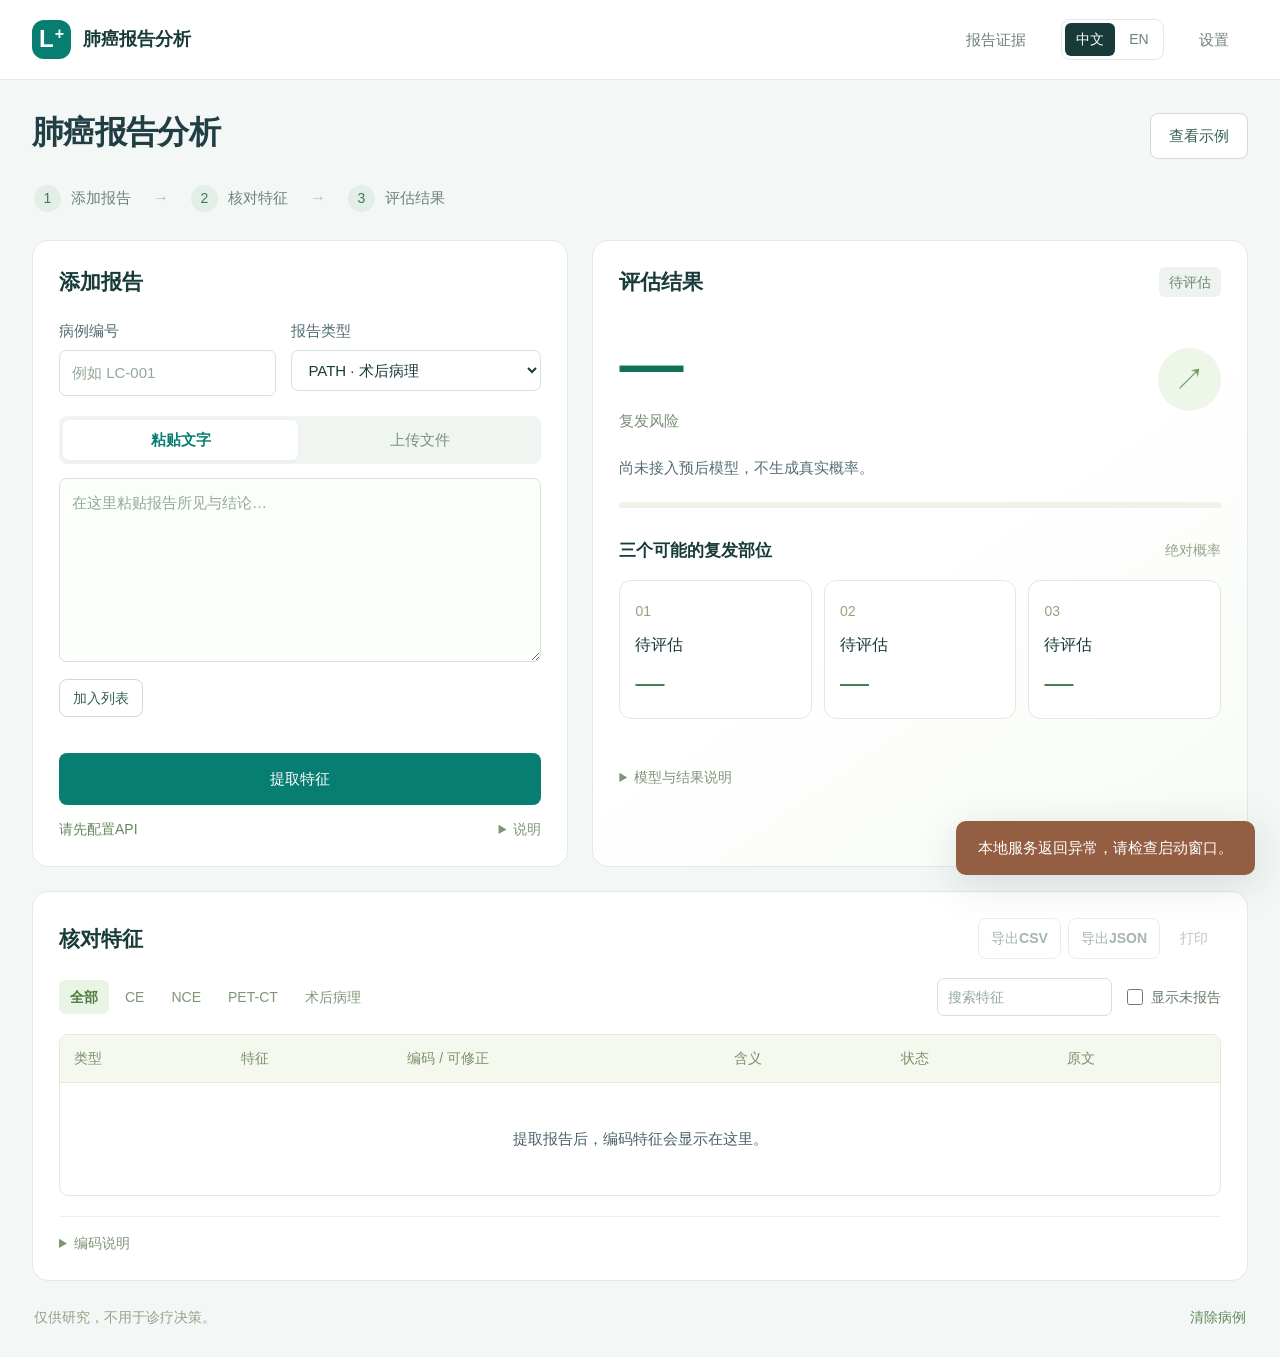
==== commit 253fdb8c: "Simplify report workspace and guide evidence exploration by priorities" ====
--- a/static/index.html
+++ b/static/index.html
@@ -1,9 +1,9 @@
 <!doctype html>
-<html lang="zh-CN"><head><meta charset="utf-8"><meta name="viewport" content="width=device-width,initial-scale=1"><title>肺癌报告分析</title><link rel="stylesheet" href="/static/style.css?v=20261002"><link rel="stylesheet" href="/static/knowledge.css?v=20261002"></head>
+<html lang="zh-CN"><head><meta charset="utf-8"><meta name="viewport" content="width=device-width,initial-scale=1"><title>肺癌报告分析</title><link rel="stylesheet" href="/static/style.css?v=20261002b"><link rel="stylesheet" href="/static/knowledge.css?v=20261002b"></head>
 <body>
 <header class="app-header"><a href="#" class="brand"><span class="brand-mark">L<span>+</span></span><span data-i18n="title">肺癌报告分析</span></a><div class="header-actions"><button id="logout-button" class="button ghost" hidden>退出</button><a id="knowledge-nav" class="button ghost" href="/knowledge" target="_blank" rel="noopener">证据图谱</a><div class="language-switch" aria-label="Language"><button id="lang-zh" lang="zh-CN">中文</button><button id="lang-en" lang="en">EN</button></div><button id="settings-top" class="button ghost" data-i18n="settings">设置</button></div></header>
 <main>
-<section class="page-heading"><div><h1 data-i18n="title">肺癌报告分析</h1><p data-i18n="tagline">上传报告，核对特征，查看结果。</p></div><button id="demo-button" class="button secondary" data-i18n="demo">查看示例</button></section>
+<section class="page-heading"><div><h1 data-i18n="title">肺癌报告分析</h1></div><button id="demo-button" class="button secondary" data-i18n="demo">查看示例</button></section>
 <nav class="steps"><a href="#input-section"><span>1</span><b data-i18n="input">添加报告</b></a><i>→</i><a href="#features-section"><span>2</span><b data-i18n="features">核对特征</b></a><i>→</i><a href="#risk-section"><span>3</span><b data-i18n="result">评估结果</b></a></nav>
 <div id="demo-banner" class="demo-banner hidden"><span data-i18n="demoNotice">虚构示例 · 概率为演示数字，不是患者预测</span><button id="exit-demo" data-i18n="exitDemo">退出示例</button></div>
 <div class="work-grid">
@@ -14,7 +14,7 @@
 <div id="file-input" class="hidden"><label class="dropzone" id="dropzone" for="file-picker"><span class="upload-icon">↥</span><strong data-i18n="drop">拖入报告，或点击选择</strong><span data-i18n="formats">PDF、PNG、JPG、TXT · 单份≤10MB</span><input id="file-picker" type="file" accept=".pdf,.png,.jpg,.jpeg,.txt" multiple></label><details class="advanced"><summary data-i18n="advanced">上传选项</summary><label class="check"><input type="checkbox" id="force-ocr"><span data-i18n="forceOCR">PDF强制图片识别</span></label><p data-i18n="pdfLimit"></p></details></div>
 <div id="report-list" class="report-list"></div><button class="button primary full" id="analyze-button" data-i18n="analyze">提取特征</button><div id="progress" class="progress hidden" role="status"><span class="spinner"></span><span id="progress-text"></span></div>
 <div class="input-footer"><button id="provider-status" class="link-button"></button><details><summary data-i18n="help">说明</summary><p data-i18n="transfer"></p></details></div></section>
-<section class="panel risk-panel" id="risk-section"><div class="panel-title"><h2 data-i18n="result">评估结果</h2><span id="risk-badge" class="badge"></span></div><div id="single-risk" class="risk-main"><div><div id="risk-percent" class="risk-number">—</div><div id="risk-horizon" class="risk-label"></div></div><div class="risk-icon" aria-hidden="true">↗</div></div><div id="multihorizon-risk" class="risk-years hidden"></div><p id="multi-origin" class="result-context hidden"></p><p id="risk-description" class="risk-description"></p><div id="risk-track" class="risk-track"><span id="risk-fill"></span></div><div class="sites-heading"><h3 id="sites-heading-title" data-i18n="sites">三个可能的复发部位</h3><span id="sites-units" data-i18n="absolute">绝对概率</span></div><div id="site-cards" class="site-cards"></div><p id="site-rank-note" class="muted hidden"></p><details class="result-details"><summary data-i18n="riskInfo">模型与结果说明</summary><p id="risk-note"></p><p id="risk-model"></p><p id="model-horizon"></p><div id="conditional-sites"></div><p id="validation-summary"></p><p id="risk-drivers"></p></details></section>
+<section class="panel risk-panel" id="risk-section"><div class="panel-title"><h2 data-i18n="result">评估结果</h2><span id="risk-badge" class="badge"></span></div><div id="single-risk" class="risk-main"><div><div id="risk-percent" class="risk-number">—</div><div id="risk-horizon" class="risk-label"></div></div><div class="risk-icon" aria-hidden="true">↗</div></div><div id="multihorizon-risk" class="risk-years hidden"></div><p id="risk-description" class="risk-description"></p><div id="risk-track" class="risk-track"><span id="risk-fill"></span></div><div class="sites-heading"><h3 id="sites-heading-title" data-i18n="sites">三个可能的复发部位</h3><span id="sites-units" data-i18n="absolute">绝对概率</span></div><div id="site-cards" class="site-cards"></div><details class="result-details"><summary data-i18n="riskInfo">模型与结果说明</summary><p id="multi-origin" class="result-context hidden"></p><p id="risk-note"></p><p id="site-rank-note" class="muted hidden"></p><p id="risk-model"></p><p id="model-horizon"></p><div id="conditional-sites"></div><p id="validation-summary"></p><p id="risk-drivers"></p></details></section>
 </div>
 <section id="knowledge-case" class="panel hidden"></section>
 <section id="report-review" class="panel report-review hidden" aria-live="polite"></section>
@@ -24,6 +24,6 @@
 <div id="review-footer" class="review-footer hidden"><div><label class="check"><input id="review-confirmed" type="checkbox"><span data-i18n="reviewConfirm">已对照原文核对特征</span></label><p id="automatic-model" class="automatic-model"></p><p id="model-selection-note" class="muted"></p><label id="scope-label" class="check"><input id="scope-confirmed" type="checkbox"><span data-i18n="scopeConfirm">符合模型适用人群</span></label><details class="compact-details"><summary data-i18n="scope">适用范围</summary><p id="scope-description" class="muted"></p></details></div><button id="predict-button" class="button primary" disabled data-i18n="predict">保存并评估</button></div>
 <div class="feature-details"><details><summary data-i18n="legendTitle">编码说明</summary><p data-i18n="legend"></p></details><details id="source-details"><summary data-i18n="reportsTitle">报告原文</summary><div id="routing-list"></div></details></div></section>
 <footer><span data-i18n="footer">仅供研究，不用于诊疗决策。</span><button id="clear-all" class="link-button" data-i18n="clear">清除病例</button></footer></main>
-<dialog id="settings-dialog"><form id="settings-form"><div class="modal-head"><h2 data-i18n="settingsTitle">接口设置</h2><button type="button" class="icon-button" data-close="settings-dialog">×</button></div><fieldset id="provider-fields"><legend data-i18n="unifiedProvider">DeepSeek · 文字与图片</legend><label><span data-i18n="baseURL">接口地址</span><input name="base_url" type="url" required maxlength="2048" placeholder="https://api.deepseek.com"></label><label><span data-i18n="modelName">模型名</span><input name="model" required maxlength="200" placeholder="deepseek-flash"></label><label><span data-i18n="apiKey">API密钥</span><input name="api_key" type="password" autocomplete="off" maxlength="4096" data-placeholder="keepKey"></label></fieldset><div class="capability-actions"><button type="button" id="test-provider" class="button secondary" data-i18n="testCapability">测试连接与能力</button><span id="capability-summary" role="status" aria-live="polite"></span></div><div id="capability-results" class="capability-results hidden" aria-live="polite"></div><p class="muted" data-i18n="probeNote"></p><details class="compact-details"><summary data-i18n="help">说明</summary><p data-i18n="settingsNote"></p></details><details><summary data-i18n="riskInfo"></summary><p id="model-details"></p></details><div class="modal-actions"><button type="button" class="button secondary" data-close="settings-dialog" data-i18n="cancel">取消</button><button type="submit" class="button primary" data-i18n="save">保存设置</button></div></form></dialog>
+<dialog id="settings-dialog"><form id="settings-form"><div class="modal-head"><h2 data-i18n="settingsTitle">接口设置</h2><button type="button" class="icon-button" data-close="settings-dialog">×</button></div><fieldset id="provider-fields"><legend data-i18n="unifiedProvider">DeepSeek · 文字与图片</legend><label><span data-i18n="baseURL">接口地址</span><input name="base_url" type="url" required maxlength="2048" placeholder="https://api.deepseek.com"></label><label><span data-i18n="modelName">模型名</span><input name="model" required maxlength="200" placeholder="deepseek-flash"></label><label><span data-i18n="apiKey">API密钥</span><input name="api_key" type="password" autocomplete="off" maxlength="4096" data-placeholder="keepKey"></label></fieldset><div class="capability-actions"><button type="button" id="test-provider" class="button secondary" data-i18n="testCapability">测试连接与能力</button><span id="capability-summary" role="status" aria-live="polite"></span></div><div id="capability-results" class="capability-results hidden" aria-live="polite"></div><details class="compact-details"><summary data-i18n="help">说明</summary><p data-i18n="settingsNote"></p><p data-i18n="probeNote"></p></details><details><summary data-i18n="riskInfo"></summary><p id="model-details"></p></details><div class="modal-actions"><button type="button" class="button secondary" data-close="settings-dialog" data-i18n="cancel">取消</button><button type="submit" class="button primary" data-i18n="save">保存设置</button></div></form></dialog>
 <dialog id="evidence-dialog"><div class="modal-head"><h2 id="evidence-title"></h2><button class="icon-button" data-close="evidence-dialog">×</button></div><div id="evidence-content"></div></dialog>
-<div id="toast" class="toast hidden" role="alert"></div><script src="/static/session.js?v=20261002"></script><script src="/static/i18n.js?v=20261002"></script><script src="/static/graph-renderer.js?v=20261002"></script><script src="/static/knowledge-case.js?v=20261002"></script><script src="/static/app.js?v=20261002"></script></body></html>
+<div id="toast" class="toast hidden" role="alert"></div><script src="/static/session.js?v=20261002b"></script><script src="/static/i18n.js?v=20261002b"></script><script src="/static/graph-renderer.js?v=20261002b"></script><script src="/static/knowledge-case.js?v=20261002b"></script><script src="/static/app.js?v=20261002b"></script></body></html>
--- a/static/style.css
+++ b/static/style.css
@@ -16,5 +16,17 @@
 
 .report-review{margin:20px 0;padding:24px}.report-review p{line-height:1.65}.review-scope{border-left:3px solid #b88736;padding-left:14px}.review-highlights{display:flex;flex-wrap:wrap;gap:8px;margin-top:12px}.report-review details{margin-top:12px}
 
+/* Keep the working surface focused on input, review and outcomes. */
+#report-count:empty,#char-count:empty{display:none}
+.page-heading h1{color:#223e45}.page-heading{margin-bottom:24px}
+.steps{margin-bottom:28px}.panel{border-radius:16px}
+.input-row label>span{color:#526b74;font-size:15px}
+.risk-description:empty{display:none}.risk-description{color:#546e77}
+.risk-panel .result-details{margin-top:24px}
+.case-priority-row button{font-size:16px;color:#335765}
+.case-priority-row strong{font-size:17px}.kg-case-grid h3{font-size:17px}
+.feature-panel .muted{color:#627b85}.feature-panel td{color:#48626a}
+.review-footer .check>span{font-size:16px}.report-review .review-highlights{margin-top:18px}
+
 /* Reading-first layout: concise outcomes, detail on demand. */
 .result-context{font-size:14px;color:var(--muted);margin:12px 0}.risk-description{font-size:15px;line-height:1.5}.risk-years .year-card{border-radius:14px;padding:23px 16px}.risk-years .year-card>strong{font-size:39px}.site-card{border-radius:12px}.review-metrics{display:flex;gap:50px;margin:16px 0 22px}.review-metrics>div{min-width:150px}.review-metrics strong{font-size:26px;display:block;color:var(--teal)}.review-metrics span{font-size:14px;color:var(--muted)}.review-meter{height:5px;background:#e4ece8;border-radius:5px;margin-top:10px}.review-meter i{display:block;height:100%;background:#78a89d;border-radius:5px}.review-alert{padding:12px 16px;background:#fff3e6;border-left:3px solid #c39c66;border-radius:6px}.review-highlights .button{font-size:14px;padding:10px 13px}.result-details summary,.feature-details summary,.review-footer summary{font-size:14px}.review-footer .compact-details{padding-top:10px;margin-top:10px}.feature-panel .panel-title p:empty{display:none}#settings-dialog .compact-details{font-size:14px}#settings-dialog p{line-height:1.6}#risk-section .sites-heading span:empty{display:none}@media(max-width:600px){.review-metrics{gap:22px}.review-metrics>div{min-width:0}.risk-years .year-card{padding:16px 9px}.risk-years .year-card>strong{font-size:30px}}
--- a/static/knowledge.css
+++ b/static/knowledge.css
@@ -26,3 +26,55 @@
 .case-priority-row{display:grid;grid-template-columns:minmax(0,1fr) 48px 22px;gap:10px;align-items:center;margin:12px 0}.case-priority-row button{font-size:14px;text-align:left}.case-priority-row>a{font-size:18px;text-decoration:none}.case-priority-row strong{font-size:14px;color:#476c80;text-align:right}.case-priority-track{height:4px;background:#e4ecef;border-radius:4px;grid-column:1/3;overflow:hidden}.case-priority-track i{display:block;height:100%;background:#7aa9b7}
 .kg-case-grid{gap:26px}.kg-case-network{margin:14px 0}.kg-case-network svg{max-height:430px}.kg-case-grid h3{font-size:15px}.kg-table-sub{font-size:12px}.kg-main footer{font-size:13px}
 @media(max-width:750px){.evidence-summary{gap:16px;flex-wrap:wrap}.evidence-summary div{flex-direction:column;gap:3px}.kg-main .page-heading h1{font-size:25px}.kg-filters{gap:8px}.kg-filters select{min-width:110px;max-width:100%}.matrix-action-hint{margin-left:0}.kg-inspect .weight-metrics{flex-wrap:wrap}.kg-case-network svg{max-height:none}}
+
+/* Guided evidence workspace: priorities, connections, then source statistics. */
+.kg-main{max-width:1240px;color:#243e48;padding-bottom:32px}
+.kg-main .page-heading{margin-top:36px;margin-bottom:24px;align-items:center}
+.kg-main .page-heading h1{font-size:32px;margin:0}
+.kg-view-tabs{gap:12px;padding:0 0 20px;margin-bottom:24px;border-bottom:1px solid #dce6e9}
+.kg-view-tabs button{display:flex;align-items:center;gap:12px;font-size:17px;padding:14px 20px;border-radius:12px;color:#4d6874}
+.kg-view-tabs button.selected{background:#e0efed;color:#166559}
+.kg-step{display:inline-grid;place-items:center;width:26px;height:26px;border-radius:50%;background:#edf2f3;font-size:14px}
+.selected .kg-step{background:#267c70;color:#fff}
+.kg-association-tools{display:flex;justify-content:flex-end;margin:-4px 0 18px}
+.kg-segment{display:inline-flex;gap:4px;padding:5px;border-radius:12px;background:#edf2f3;flex-wrap:wrap}
+.kg-segment button{background:transparent;border:0;border-radius:9px;padding:10px 18px;font-size:16px;color:#536c77;cursor:pointer}
+.kg-segment button.selected{background:#fff;color:#1c665d;box-shadow:0 2px 7px #183c4210;font-weight:600}
+.kg-main .panel{padding:28px;border-color:#e0e8ea;border-radius:18px}
+.kg-main h2{font-size:23px;color:#253f49}.kg-main h3{color:#253f49}
+.kg-priority-modes{margin:0 0 24px}
+.kg-priority-ranking{display:grid;grid-template-columns:repeat(2,minmax(0,1fr));gap:24px}
+.kg-ranking-card{border:1px solid #e1e9ec;background:#fcfdfd;border-radius:14px;padding:22px}
+.kg-ranking-card h3{display:flex;align-items:center;gap:10px;font-size:18px;margin:0 0 18px;font-weight:650}
+.kg-ranking-card h3>i{width:10px;height:10px;background:var(--report-color);border-radius:50%;flex-shrink:0}
+.kg-priority-row{display:grid;grid-template-columns:25px minmax(0,1fr) 65px;gap:12px;align-items:center;width:100%;padding:13px 0;border:0;background:none;text-align:left;color:#334f5c;font:inherit;cursor:pointer;border-bottom:1px solid #edf1f2}
+.kg-priority-row:last-child{border-bottom:0}.kg-priority-row:hover .kg-rank-label{color:#117a70}
+.kg-rank-number{font-size:15px;color:#889ba5}.kg-rank-label{font-size:16px;line-height:1.45}
+.kg-priority-row>strong{font-size:18px;font-weight:600;text-align:right;font-variant-numeric:tabular-nums;color:#294d5d}
+.kg-rank-track{display:block;height:5px;border-radius:5px;background:#e7eef0;margin-top:8px;overflow:hidden}
+.kg-rank-track>i{display:block;height:100%;border-radius:5px}
+.kg-rank-more{margin-top:16px}.kg-rank-more summary{font-size:15px;color:#587582;cursor:pointer}
+.kg-no-weight{font-size:16px;color:#71848e;margin:32px 0}
+.kg-main .compact-details{padding-top:20px;margin-top:22px}
+.kg-main summary{font-size:16px;cursor:pointer;color:#4e6874}
+.kg-main details p{font-size:15px;line-height:1.8;color:#59717e}
+.kg-weight-control{margin-top:20px;background:#f1f6f6;font-size:16px}
+.kg-inspect{font-size:16px;padding:22px}.kg-inspect:empty{display:none}
+.kg-display-options{position:relative;margin-left:auto}.kg-display-options>div{padding:20px;border:1px solid #dfe8eb;border-radius:12px;background:#fff;position:absolute;right:0;top:34px;width:340px;z-index:5;box-shadow:0 10px 35px #1b414717}
+.kg-display-options select{width:100%;max-width:none}.kg-display-options .check{margin:18px 0;font-size:16px}
+.kg-display-options p{margin-bottom:0}.kg-graph-scroll svg{max-height:660px}
+.kg-stats{margin-top:24px;margin-bottom:22px}.kg-stat span{font-size:15px}
+.kg-main .kg-methods{background:#f7fafb;margin-top:26px}
+.kg-main .kg-methods>summary{color:#53717e;font-weight:500}
+.kg-main .kg-eyebrow{font-size:14px;letter-spacing:0;margin-bottom:8px}
+.kg-node{font-size:16px}.kg-node span{font-size:14px}
+.kg-main .kg-focus .kg-quiet{font-size:15px}.kg-priority small{font-size:14px}
+.kg-sidebar{top:16px}.kg-sidebar>label{font-size:17px}
+.kg-input-row select{font-size:15px}.kg-nodes{max-height:530px}
+.kg-network-panel .table-scroll{margin-top:20px}.kg-table-sub{font-size:14px}
+.kg-main table{font-size:15px}.kg-main td,.kg-main th{color:#48626f}
+.kg-table-button{color:#236f80}.kg-main .kg-evidence-grid div{font-size:16px}
+.kg-main footer{font-size:14px;padding-top:24px;color:#6e828c}
+.kg-view-tabs button:focus-visible,.kg-segment button:focus-visible,.kg-priority-row:focus-visible,.kg-node:focus-visible{outline:3px solid #4b9d91;outline-offset:3px}
+@media(max-width:750px){.kg-main .page-heading{margin-top:24px}.kg-main .page-heading h1{font-size:27px}.kg-view-tabs{gap:4px}.kg-view-tabs button{gap:8px;padding:12px 10px;font-size:15px}.kg-step{width:23px;height:23px}.kg-main .panel{padding:20px}.kg-priority-ranking{grid-template-columns:1fr;gap:16px}.kg-ranking-card{padding:18px}.kg-association-tools{justify-content:flex-start}.kg-segment button{padding:10px 12px;font-size:15px}.kg-display-options>div{width:280px}.kg-priority-row{gap:8px}.kg-priority-row>strong{font-size:17px}.kg-main .kg-stats{grid-template-columns:1fr 1fr}}
+@media print{.kg-view-tabs,.kg-association-tools,.kg-priority-modes,.kg-display-options,.kg-rank-more{display:none}.kg-priority-ranking{grid-template-columns:1fr 1fr}.kg-ranking-card{break-inside:avoid}}
